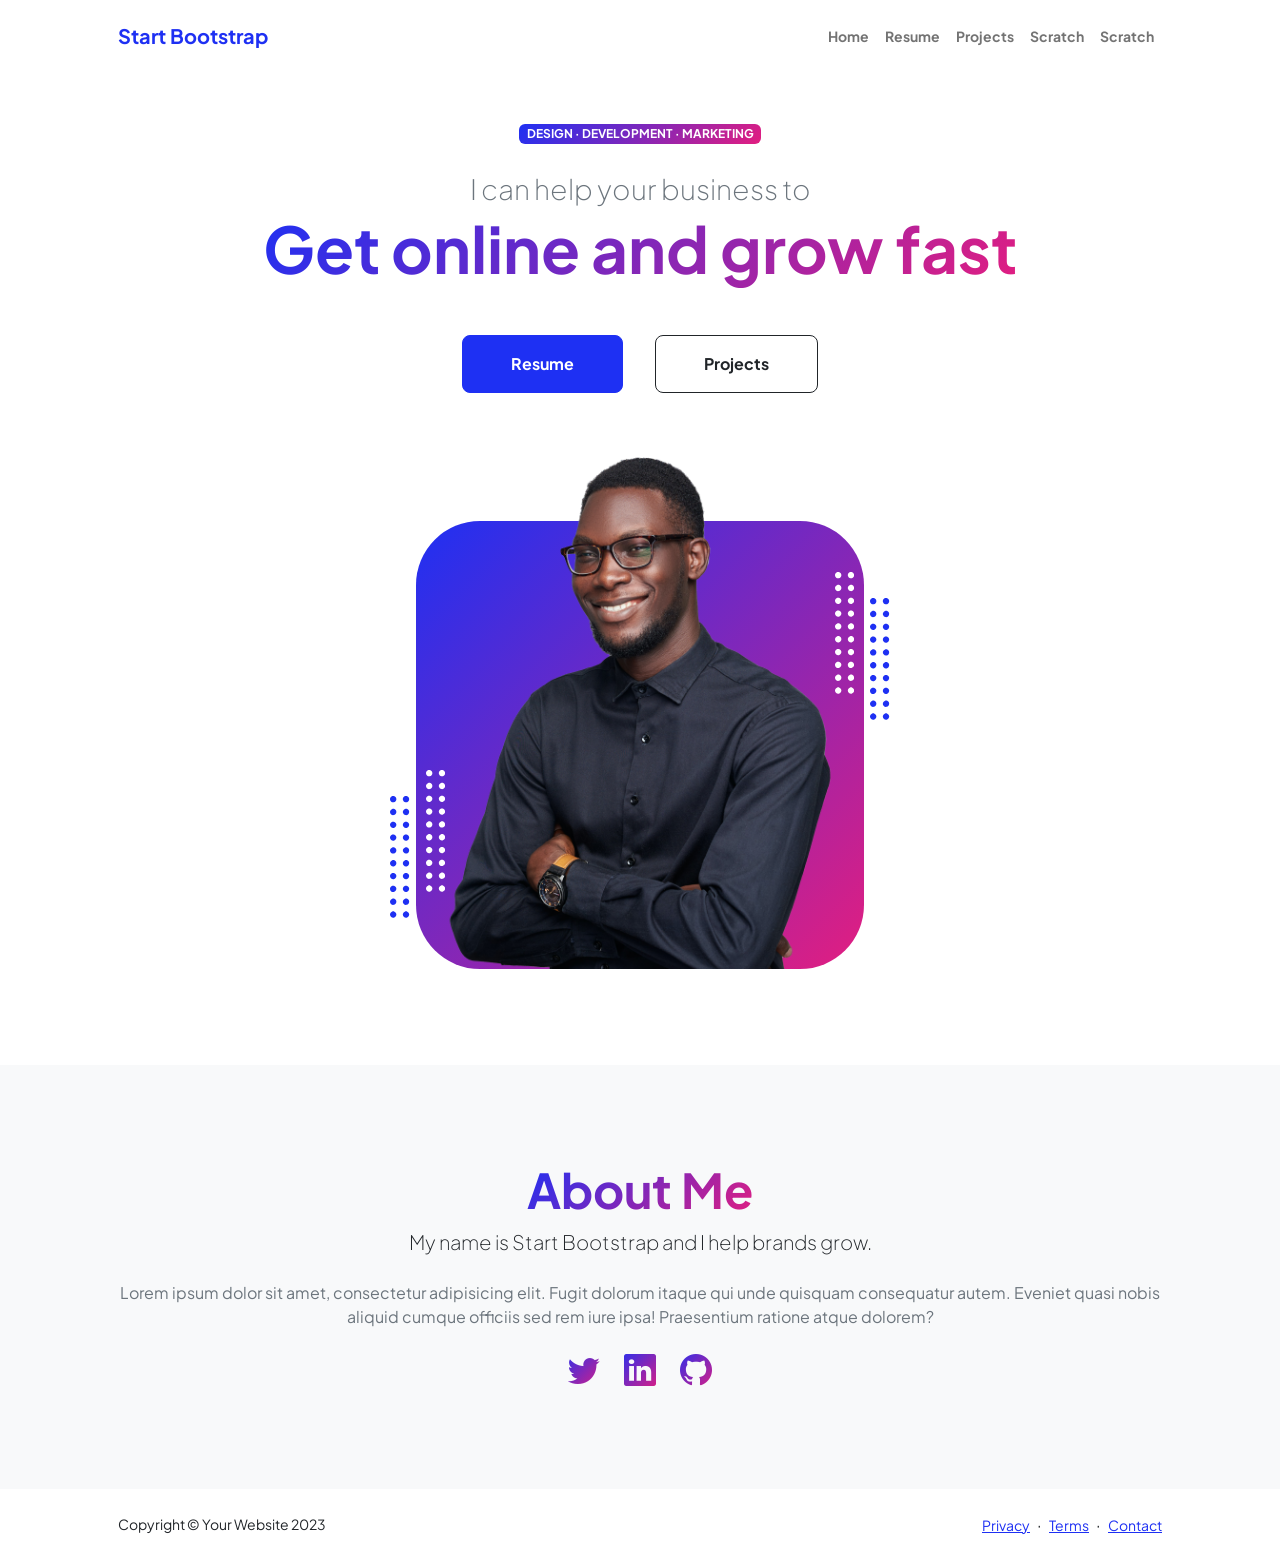
==== index.html @ 66b20de0 "Add files via upload" ====
<!DOCTYPE html>
<html lang="en">
    <head>
        <meta charset="utf-8" />
        <meta name="viewport" content="width=device-width, initial-scale=1, shrink-to-fit=no" />
        <meta name="description" content="" />
        <meta name="author" content="" />
        <title>Personal - Start Bootstrap Theme</title>
        <!-- Favicon-->
        <link rel="icon" type="image/x-icon" href="assets/favicon.ico" />
        <!-- Custom Google font-->
        <link rel="preconnect" href="https://fonts.googleapis.com" />
        <link rel="preconnect" href="https://fonts.gstatic.com" crossorigin />
        <link href="https://fonts.googleapis.com/css2?family=Plus+Jakarta+Sans:wght@100;200;300;400;500;600;700;800;900&amp;display=swap" rel="stylesheet" />
        <!-- Bootstrap icons-->
        <link href="https://cdn.jsdelivr.net/npm/bootstrap-icons@1.8.1/font/bootstrap-icons.css" rel="stylesheet" />
        <!-- Core theme CSS (includes Bootstrap)-->
        <link href="css/styles.css" rel="stylesheet" />
    </head>
    <body class="d-flex flex-column h-100">
        <main class="flex-shrink-0">
            <!-- Navigation-->
            <nav class="navbar navbar-expand-lg navbar-light bg-white py-3">
                <div class="container px-5">
                    <a class="navbar-brand" href="index.html"><span class="fw-bolder text-primary">Start Bootstrap</span></a>
                    <button class="navbar-toggler" type="button" data-bs-toggle="collapse" data-bs-target="#navbarSupportedContent" aria-controls="navbarSupportedContent" aria-expanded="false" aria-label="Toggle navigation"><span class="navbar-toggler-icon"></span></button>
                    <div class="collapse navbar-collapse" id="navbarSupportedContent">
                        <ul class="navbar-nav ms-auto mb-2 mb-lg-0 small fw-bolder">
                            <li class="nav-item"><a class="nav-link" href="index.html">Home</a></li>
                            <li class="nav-item"><a class="nav-link" href="resume.html">Resume</a></li>
                            <li class="nav-item"><a class="nav-link" href="projects.html">Projects</a></li>
                            <li class="nav-item"><a class="nav-link" href="scratch.html">Scratch</a></li>
                            <li class="nav-item"><a class="nav-link" href="scratch.html">Scratch</a></li>

                        </ul>
                    </div>
                </div>
            </nav>
            <!-- Header-->
            <header class="py-5">
                <div class="container px-5 pb-5">
                    <div class="row gx-5 align-items-center">
                        <div class="col-xxl-5">
                            <!-- Header text content-->
                            <div class="text-center text-xxl-start">
                                <div class="badge bg-gradient-primary-to-secondary text-white mb-4"><div class="text-uppercase">Design &middot; Development &middot; Marketing</div></div>
                                <div class="fs-3 fw-light text-muted">I can help your business to</div>
                                <h1 class="display-3 fw-bolder mb-5"><span class="text-gradient d-inline">Get online and grow fast</span></h1>
                                <div class="d-grid gap-3 d-sm-flex justify-content-sm-center justify-content-xxl-start mb-3">
                                    <a class="btn btn-primary btn-lg px-5 py-3 me-sm-3 fs-6 fw-bolder" href="resume.html">Resume</a>
                                    <a class="btn btn-outline-dark btn-lg px-5 py-3 fs-6 fw-bolder" href="projects.html">Projects</a>
                                </div>
                            </div>
                        </div>
                        <div class="col-xxl-7">
                            <!-- Header profile picture-->
                            <div class="d-flex justify-content-center mt-5 mt-xxl-0">
                                <div class="profile bg-gradient-primary-to-secondary">
                                    <!-- TIP: For best results, use a photo with a transparent background like the demo example below-->
                                    <!-- Watch a tutorial on how to do this on YouTube (link)-->
                                    <img class="profile-img" src="assets/profile.png" alt="..." />
                                    <div class="dots-1">
                                        <!-- SVG Dots-->
                                        <svg version="1.1" xmlns="http://www.w3.org/2000/svg" xmlns:xlink="http://www.w3.org/1999/xlink" x="0px" y="0px" viewBox="0 0 191.6 1215.4" style="enable-background: new 0 0 191.6 1215.4" xml:space="preserve">
                                            <g transform="translate(0.000000,1280.000000) scale(0.100000,-0.100000)">
                                                <path d="M227.7,12788.6c-105-35-200-141-222-248c-43-206,163-412,369-369c155,32,275,190,260,339c-11,105-90,213-190,262        C383.7,12801.6,289.7,12808.6,227.7,12788.6z"></path>
                                                <path d="M1507.7,12788.6c-151-50-253-216-222-362c25-119,136-230,254-255c194-41,395,142,375,339c-11,105-90,213-190,262        C1663.7,12801.6,1569.7,12808.6,1507.7,12788.6z"></path>
                                                <path d="M227.7,11508.6c-105-35-200-141-222-248c-43-206,163-412,369-369c155,32,275,190,260,339c-11,105-90,213-190,262        C383.7,11521.6,289.7,11528.6,227.7,11508.6z"></path>
                                                <path d="M1507.7,11508.6c-151-50-253-216-222-362c25-119,136-230,254-255c194-41,395,142,375,339c-11,105-90,213-190,262        C1663.7,11521.6,1569.7,11528.6,1507.7,11508.6z"></path>
                                                <path d="M227.7,10228.6c-105-35-200-141-222-248c-43-206,163-412,369-369c155,32,275,190,260,339c-11,105-90,213-190,262        C383.7,10241.6,289.7,10248.6,227.7,10228.6z"></path>
                                                <path d="M1507.7,10228.6c-105-35-200-141-222-248c-43-206,163-412,369-369c155,32,275,190,260,339c-11,105-90,213-190,262        C1663.7,10241.6,1569.7,10248.6,1507.7,10228.6z"></path>
                                                <path d="M227.7,8948.6c-105-35-200-141-222-248c-43-206,163-412,369-369c155,32,275,190,260,339c-11,105-90,213-190,262        C383.7,8961.6,289.7,8968.6,227.7,8948.6z"></path>
                                                <path d="M1507.7,8948.6c-105-35-200-141-222-248c-43-206,163-412,369-369c155,32,275,190,260,339c-11,105-90,213-190,262        C1663.7,8961.6,1569.7,8968.6,1507.7,8948.6z"></path>
                                                <path d="M227.7,7668.6c-105-35-200-141-222-248c-43-206,163-412,369-369c155,32,275,190,260,339c-11,105-90,213-190,262        C383.7,7681.6,289.7,7688.6,227.7,7668.6z"></path>
                                                <path d="M1507.7,7668.6c-105-35-200-141-222-248c-43-206,163-412,369-369c155,32,275,190,260,339c-11,105-90,213-190,262        C1663.7,7681.6,1569.7,7688.6,1507.7,7668.6z"></path>
                                                <path d="M227.7,6388.6c-105-35-200-141-222-248c-43-206,163-412,369-369c155,32,275,190,260,339c-11,105-90,213-190,262        C383.7,6401.6,289.7,6408.6,227.7,6388.6z"></path>
                                                <path d="M1507.7,6388.6c-105-35-200-141-222-248c-43-206,163-412,369-369c155,32,275,190,260,339c-11,105-90,213-190,262        C1663.7,6401.6,1569.7,6408.6,1507.7,6388.6z"></path>
                                                <path d="M227.7,5108.6c-105-35-200-141-222-248c-43-206,163-412,369-369c155,32,275,190,260,339c-11,105-90,213-190,262        C383.7,5121.6,289.7,5128.6,227.7,5108.6z"></path>
                                                <path d="M1507.7,5108.6c-105-35-200-141-222-248c-43-206,163-412,369-369c155,32,275,190,260,339c-11,105-90,213-190,262        C1663.7,5121.6,1569.7,5128.6,1507.7,5108.6z"></path>
                                                <path d="M227.7,3828.6c-105-35-200-141-222-248c-43-206,163-412,369-369c155,32,275,190,260,339c-11,105-90,213-190,262        C383.7,3841.6,289.7,3848.6,227.7,3828.6z"></path>
                                                <path d="M1507.7,3828.6c-105-35-200-141-222-248c-43-206,163-412,369-369c155,32,275,190,260,339c-11,105-90,213-190,262        C1663.7,3841.6,1569.7,3848.6,1507.7,3828.6z"></path>
                                                <path d="M227.7,2548.6c-105-35-200-141-222-248c-43-206,163-412,369-369c155,32,275,190,260,339c-11,105-90,213-190,262        C383.7,2561.6,289.7,2568.6,227.7,2548.6z"></path>
                                                <path d="M1507.7,2548.6c-105-35-200-141-222-248c-43-206,163-412,369-369c155,32,275,190,260,339c-11,105-90,213-190,262        C1663.7,2561.6,1569.7,2568.6,1507.7,2548.6z"></path>
                                                <path d="M227.7,1268.6c-105-35-200-141-222-248c-43-206,163-412,369-369c155,32,275,190,260,339c-11,105-90,213-190,262        C383.7,1281.6,289.7,1288.6,227.7,1268.6z"></path>
                                                <path d="M1507.7,1268.6c-105-35-200-141-222-248c-43-206,163-412,369-369c155,32,275,190,260,339c-11,105-90,213-190,262        C1663.7,1281.6,1569.7,1288.6,1507.7,1268.6z"></path>
                                            </g>
                                        </svg>
                                        <!-- END of SVG dots-->
                                    </div>
                                    <div class="dots-2">
                                        <!-- SVG Dots-->
                                        <svg version="1.1" xmlns="http://www.w3.org/2000/svg" xmlns:xlink="http://www.w3.org/1999/xlink" x="0px" y="0px" viewBox="0 0 191.6 1215.4" style="enable-background: new 0 0 191.6 1215.4" xml:space="preserve">
                                            <g transform="translate(0.000000,1280.000000) scale(0.100000,-0.100000)">
                                                <path d="M227.7,12788.6c-105-35-200-141-222-248c-43-206,163-412,369-369c155,32,275,190,260,339c-11,105-90,213-190,262        C383.7,12801.6,289.7,12808.6,227.7,12788.6z"></path>
                                                <path d="M1507.7,12788.6c-151-50-253-216-222-362c25-119,136-230,254-255c194-41,395,142,375,339c-11,105-90,213-190,262        C1663.7,12801.6,1569.7,12808.6,1507.7,12788.6z"></path>
                                                <path d="M227.7,11508.6c-105-35-200-141-222-248c-43-206,163-412,369-369c155,32,275,190,260,339c-11,105-90,213-190,262        C383.7,11521.6,289.7,11528.6,227.7,11508.6z"></path>
                                                <path d="M1507.7,11508.6c-151-50-253-216-222-362c25-119,136-230,254-255c194-41,395,142,375,339c-11,105-90,213-190,262        C1663.7,11521.6,1569.7,11528.6,1507.7,11508.6z"></path>
                                                <path d="M227.7,10228.6c-105-35-200-141-222-248c-43-206,163-412,369-369c155,32,275,190,260,339c-11,105-90,213-190,262        C383.7,10241.6,289.7,10248.6,227.7,10228.6z"></path>
                                                <path d="M1507.7,10228.6c-105-35-200-141-222-248c-43-206,163-412,369-369c155,32,275,190,260,339c-11,105-90,213-190,262        C1663.7,10241.6,1569.7,10248.6,1507.7,10228.6z"></path>
                                                <path d="M227.7,8948.6c-105-35-200-141-222-248c-43-206,163-412,369-369c155,32,275,190,260,339c-11,105-90,213-190,262        C383.7,8961.6,289.7,8968.6,227.7,8948.6z"></path>
                                                <path d="M1507.7,8948.6c-105-35-200-141-222-248c-43-206,163-412,369-369c155,32,275,190,260,339c-11,105-90,213-190,262        C1663.7,8961.6,1569.7,8968.6,1507.7,8948.6z"></path>
                                                <path d="M227.7,7668.6c-105-35-200-141-222-248c-43-206,163-412,369-369c155,32,275,190,260,339c-11,105-90,213-190,262        C383.7,7681.6,289.7,7688.6,227.7,7668.6z"></path>
                                                <path d="M1507.7,7668.6c-105-35-200-141-222-248c-43-206,163-412,369-369c155,32,275,190,260,339c-11,105-90,213-190,262        C1663.7,7681.6,1569.7,7688.6,1507.7,7668.6z"></path>
                                                <path d="M227.7,6388.6c-105-35-200-141-222-248c-43-206,163-412,369-369c155,32,275,190,260,339c-11,105-90,213-190,262        C383.7,6401.6,289.7,6408.6,227.7,6388.6z"></path>
                                                <path d="M1507.7,6388.6c-105-35-200-141-222-248c-43-206,163-412,369-369c155,32,275,190,260,339c-11,105-90,213-190,262        C1663.7,6401.6,1569.7,6408.6,1507.7,6388.6z"></path>
                                                <path d="M227.7,5108.6c-105-35-200-141-222-248c-43-206,163-412,369-369c155,32,275,190,260,339c-11,105-90,213-190,262        C383.7,5121.6,289.7,5128.6,227.7,5108.6z"></path>
                                                <path d="M1507.7,5108.6c-105-35-200-141-222-248c-43-206,163-412,369-369c155,32,275,190,260,339c-11,105-90,213-190,262        C1663.7,5121.6,1569.7,5128.6,1507.7,5108.6z"></path>
                                                <path d="M227.7,3828.6c-105-35-200-141-222-248c-43-206,163-412,369-369c155,32,275,190,260,339c-11,105-90,213-190,262        C383.7,3841.6,289.7,3848.6,227.7,3828.6z"></path>
                                                <path d="M1507.7,3828.6c-105-35-200-141-222-248c-43-206,163-412,369-369c155,32,275,190,260,339c-11,105-90,213-190,262        C1663.7,3841.6,1569.7,3848.6,1507.7,3828.6z"></path>
                                                <path d="M227.7,2548.6c-105-35-200-141-222-248c-43-206,163-412,369-369c155,32,275,190,260,339c-11,105-90,213-190,262        C383.7,2561.6,289.7,2568.6,227.7,2548.6z"></path>
                                                <path d="M1507.7,2548.6c-105-35-200-141-222-248c-43-206,163-412,369-369c155,32,275,190,260,339c-11,105-90,213-190,262        C1663.7,2561.6,1569.7,2568.6,1507.7,2548.6z"></path>
                                                <path d="M227.7,1268.6c-105-35-200-141-222-248c-43-206,163-412,369-369c155,32,275,190,260,339c-11,105-90,213-190,262        C383.7,1281.6,289.7,1288.6,227.7,1268.6z"></path>
                                                <path d="M1507.7,1268.6c-105-35-200-141-222-248c-43-206,163-412,369-369c155,32,275,190,260,339c-11,105-90,213-190,262        C1663.7,1281.6,1569.7,1288.6,1507.7,1268.6z"></path>
                                            </g>
                                        </svg>
                                        <!-- END of SVG dots-->
                                    </div>
                                    <div class="dots-3">
                                        <!-- SVG Dots-->
                                        <svg version="1.1" xmlns="http://www.w3.org/2000/svg" xmlns:xlink="http://www.w3.org/1999/xlink" x="0px" y="0px" viewBox="0 0 191.6 1215.4" style="enable-background: new 0 0 191.6 1215.4" xml:space="preserve">
                                            <g transform="translate(0.000000,1280.000000) scale(0.100000,-0.100000)">
                                                <path d="M227.7,12788.6c-105-35-200-141-222-248c-43-206,163-412,369-369c155,32,275,190,260,339c-11,105-90,213-190,262        C383.7,12801.6,289.7,12808.6,227.7,12788.6z"></path>
                                                <path d="M1507.7,12788.6c-151-50-253-216-222-362c25-119,136-230,254-255c194-41,395,142,375,339c-11,105-90,213-190,262        C1663.7,12801.6,1569.7,12808.6,1507.7,12788.6z"></path>
                                                <path d="M227.7,11508.6c-105-35-200-141-222-248c-43-206,163-412,369-369c155,32,275,190,260,339c-11,105-90,213-190,262        C383.7,11521.6,289.7,11528.6,227.7,11508.6z"></path>
                                                <path d="M1507.7,11508.6c-151-50-253-216-222-362c25-119,136-230,254-255c194-41,395,142,375,339c-11,105-90,213-190,262        C1663.7,11521.6,1569.7,11528.6,1507.7,11508.6z"></path>
                                                <path d="M227.7,10228.6c-105-35-200-141-222-248c-43-206,163-412,369-369c155,32,275,190,260,339c-11,105-90,213-190,262        C383.7,10241.6,289.7,10248.6,227.7,10228.6z"></path>
                                                <path d="M1507.7,10228.6c-105-35-200-141-222-248c-43-206,163-412,369-369c155,32,275,190,260,339c-11,105-90,213-190,262        C1663.7,10241.6,1569.7,10248.6,1507.7,10228.6z"></path>
                                                <path d="M227.7,8948.6c-105-35-200-141-222-248c-43-206,163-412,369-369c155,32,275,190,260,339c-11,105-90,213-190,262        C383.7,8961.6,289.7,8968.6,227.7,8948.6z"></path>
                                                <path d="M1507.7,8948.6c-105-35-200-141-222-248c-43-206,163-412,369-369c155,32,275,190,260,339c-11,105-90,213-190,262        C1663.7,8961.6,1569.7,8968.6,1507.7,8948.6z"></path>
                                                <path d="M227.7,7668.6c-105-35-200-141-222-248c-43-206,163-412,369-369c155,32,275,190,260,339c-11,105-90,213-190,262        C383.7,7681.6,289.7,7688.6,227.7,7668.6z"></path>
                                                <path d="M1507.7,7668.6c-105-35-200-141-222-248c-43-206,163-412,369-369c155,32,275,190,260,339c-11,105-90,213-190,262        C1663.7,7681.6,1569.7,7688.6,1507.7,7668.6z"></path>
                                                <path d="M227.7,6388.6c-105-35-200-141-222-248c-43-206,163-412,369-369c155,32,275,190,260,339c-11,105-90,213-190,262        C383.7,6401.6,289.7,6408.6,227.7,6388.6z"></path>
                                                <path d="M1507.7,6388.6c-105-35-200-141-222-248c-43-206,163-412,369-369c155,32,275,190,260,339c-11,105-90,213-190,262        C1663.7,6401.6,1569.7,6408.6,1507.7,6388.6z"></path>
                                                <path d="M227.7,5108.6c-105-35-200-141-222-248c-43-206,163-412,369-369c155,32,275,190,260,339c-11,105-90,213-190,262        C383.7,5121.6,289.7,5128.6,227.7,5108.6z"></path>
                                                <path d="M1507.7,5108.6c-105-35-200-141-222-248c-43-206,163-412,369-369c155,32,275,190,260,339c-11,105-90,213-190,262        C1663.7,5121.6,1569.7,5128.6,1507.7,5108.6z"></path>
                                                <path d="M227.7,3828.6c-105-35-200-141-222-248c-43-206,163-412,369-369c155,32,275,190,260,339c-11,105-90,213-190,262        C383.7,3841.6,289.7,3848.6,227.7,3828.6z"></path>
                                                <path d="M1507.7,3828.6c-105-35-200-141-222-248c-43-206,163-412,369-369c155,32,275,190,260,339c-11,105-90,213-190,262        C1663.7,3841.6,1569.7,3848.6,1507.7,3828.6z"></path>
                                                <path d="M227.7,2548.6c-105-35-200-141-222-248c-43-206,163-412,369-369c155,32,275,190,260,339c-11,105-90,213-190,262        C383.7,2561.6,289.7,2568.6,227.7,2548.6z"></path>
                                                <path d="M1507.7,2548.6c-105-35-200-141-222-248c-43-206,163-412,369-369c155,32,275,190,260,339c-11,105-90,213-190,262        C1663.7,2561.6,1569.7,2568.6,1507.7,2548.6z"></path>
                                                <path d="M227.7,1268.6c-105-35-200-141-222-248c-43-206,163-412,369-369c155,32,275,190,260,339c-11,105-90,213-190,262        C383.7,1281.6,289.7,1288.6,227.7,1268.6z"></path>
                                                <path d="M1507.7,1268.6c-105-35-200-141-222-248c-43-206,163-412,369-369c155,32,275,190,260,339c-11,105-90,213-190,262        C1663.7,1281.6,1569.7,1288.6,1507.7,1268.6z"></path>
                                            </g>
                                        </svg>
                                        <!-- END of SVG dots-->
                                    </div>
                                    <div class="dots-4">
                                        <!-- SVG Dots-->
                                        <svg version="1.1" xmlns="http://www.w3.org/2000/svg" xmlns:xlink="http://www.w3.org/1999/xlink" x="0px" y="0px" viewBox="0 0 191.6 1215.4" style="enable-background: new 0 0 191.6 1215.4" xml:space="preserve">
                                            <g transform="translate(0.000000,1280.000000) scale(0.100000,-0.100000)">
                                                <path d="M227.7,12788.6c-105-35-200-141-222-248c-43-206,163-412,369-369c155,32,275,190,260,339c-11,105-90,213-190,262        C383.7,12801.6,289.7,12808.6,227.7,12788.6z"></path>
                                                <path d="M1507.7,12788.6c-151-50-253-216-222-362c25-119,136-230,254-255c194-41,395,142,375,339c-11,105-90,213-190,262        C1663.7,12801.6,1569.7,12808.6,1507.7,12788.6z"></path>
                                                <path d="M227.7,11508.6c-105-35-200-141-222-248c-43-206,163-412,369-369c155,32,275,190,260,339c-11,105-90,213-190,262        C383.7,11521.6,289.7,11528.6,227.7,11508.6z"></path>
                                                <path d="M1507.7,11508.6c-151-50-253-216-222-362c25-119,136-230,254-255c194-41,395,142,375,339c-11,105-90,213-190,262        C1663.7,11521.6,1569.7,11528.6,1507.7,11508.6z"></path>
                                                <path d="M227.7,10228.6c-105-35-200-141-222-248c-43-206,163-412,369-369c155,32,275,190,260,339c-11,105-90,213-190,262        C383.7,10241.6,289.7,10248.6,227.7,10228.6z"></path>
                                                <path d="M1507.7,10228.6c-105-35-200-141-222-248c-43-206,163-412,369-369c155,32,275,190,260,339c-11,105-90,213-190,262        C1663.7,10241.6,1569.7,10248.6,1507.7,10228.6z"></path>
                                                <path d="M227.7,8948.6c-105-35-200-141-222-248c-43-206,163-412,369-369c155,32,275,190,260,339c-11,105-90,213-190,262        C383.7,8961.6,289.7,8968.6,227.7,8948.6z"></path>
                                                <path d="M1507.7,8948.6c-105-35-200-141-222-248c-43-206,163-412,369-369c155,32,275,190,260,339c-11,105-90,213-190,262        C1663.7,8961.6,1569.7,8968.6,1507.7,8948.6z"></path>
                                                <path d="M227.7,7668.6c-105-35-200-141-222-248c-43-206,163-412,369-369c155,32,275,190,260,339c-11,105-90,213-190,262        C383.7,7681.6,289.7,7688.6,227.7,7668.6z"></path>
                                                <path d="M1507.7,7668.6c-105-35-200-141-222-248c-43-206,163-412,369-369c155,32,275,190,260,339c-11,105-90,213-190,262        C1663.7,7681.6,1569.7,7688.6,1507.7,7668.6z"></path>
                                                <path d="M227.7,6388.6c-105-35-200-141-222-248c-43-206,163-412,369-369c155,32,275,190,260,339c-11,105-90,213-190,262        C383.7,6401.6,289.7,6408.6,227.7,6388.6z"></path>
                                                <path d="M1507.7,6388.6c-105-35-200-141-222-248c-43-206,163-412,369-369c155,32,275,190,260,339c-11,105-90,213-190,262        C1663.7,6401.6,1569.7,6408.6,1507.7,6388.6z"></path>
                                                <path d="M227.7,5108.6c-105-35-200-141-222-248c-43-206,163-412,369-369c155,32,275,190,260,339c-11,105-90,213-190,262        C383.7,5121.6,289.7,5128.6,227.7,5108.6z"></path>
                                                <path d="M1507.7,5108.6c-105-35-200-141-222-248c-43-206,163-412,369-369c155,32,275,190,260,339c-11,105-90,213-190,262        C1663.7,5121.6,1569.7,5128.6,1507.7,5108.6z"></path>
                                                <path d="M227.7,3828.6c-105-35-200-141-222-248c-43-206,163-412,369-369c155,32,275,190,260,339c-11,105-90,213-190,262        C383.7,3841.6,289.7,3848.6,227.7,3828.6z"></path>
                                                <path d="M1507.7,3828.6c-105-35-200-141-222-248c-43-206,163-412,369-369c155,32,275,190,260,339c-11,105-90,213-190,262        C1663.7,3841.6,1569.7,3848.6,1507.7,3828.6z"></path>
                                                <path d="M227.7,2548.6c-105-35-200-141-222-248c-43-206,163-412,369-369c155,32,275,190,260,339c-11,105-90,213-190,262        C383.7,2561.6,289.7,2568.6,227.7,2548.6z"></path>
                                                <path d="M1507.7,2548.6c-105-35-200-141-222-248c-43-206,163-412,369-369c155,32,275,190,260,339c-11,105-90,213-190,262        C1663.7,2561.6,1569.7,2568.6,1507.7,2548.6z"></path>
                                                <path d="M227.7,1268.6c-105-35-200-141-222-248c-43-206,163-412,369-369c155,32,275,190,260,339c-11,105-90,213-190,262        C383.7,1281.6,289.7,1288.6,227.7,1268.6z"></path>
                                                <path d="M1507.7,1268.6c-105-35-200-141-222-248c-43-206,163-412,369-369c155,32,275,190,260,339c-11,105-90,213-190,262        C1663.7,1281.6,1569.7,1288.6,1507.7,1268.6z"></path>
                                            </g>
                                        </svg>
                                        <!-- END of SVG dots-->
                                    </div>
                                </div>
                            </div>
                        </div>
                    </div>
                </div>
            </header>
            <!-- About Section-->
            <section class="bg-light py-5">
                <div class="container px-5">
                    <div class="row gx-5 justify-content-center">
                        <div class="col-xxl-8">
                            <div class="text-center my-5">
                                <h2 class="display-5 fw-bolder"><span class="text-gradient d-inline">About Me</span></h2>
                                <p class="lead fw-light mb-4">My name is Start Bootstrap and I help brands grow.</p>
                                <p class="text-muted">Lorem ipsum dolor sit amet, consectetur adipisicing elit. Fugit dolorum itaque qui unde quisquam consequatur autem. Eveniet quasi nobis aliquid cumque officiis sed rem iure ipsa! Praesentium ratione atque dolorem?</p>
                                <div class="d-flex justify-content-center fs-2 gap-4">
                                    <a class="text-gradient" href="#!"><i class="bi bi-twitter"></i></a>
                                    <a class="text-gradient" href="#!"><i class="bi bi-linkedin"></i></a>
                                    <a class="text-gradient" href="#!"><i class="bi bi-github"></i></a>
                                </div>
                            </div>
                        </div>
                    </div>
                </div>
            </section>
        </main>
        <!-- Footer-->
        <footer class="bg-white py-4 mt-auto">
            <div class="container px-5">
                <div class="row align-items-center justify-content-between flex-column flex-sm-row">
                    <div class="col-auto"><div class="small m-0">Copyright &copy; Your Website 2023</div></div>
                    <div class="col-auto">
                        <a class="small" href="#!">Privacy</a>
                        <span class="mx-1">&middot;</span>
                        <a class="small" href="#!">Terms</a>
                        <span class="mx-1">&middot;</span>
                        <a class="small" href="#!">Contact</a>
                    </div>
                </div>
            </div>
        </footer>
        <!-- Bootstrap core JS-->
        <script src="https://cdn.jsdelivr.net/npm/bootstrap@5.2.3/dist/js/bootstrap.bundle.min.js"></script>
        <!-- Core theme JS-->
        <script src="js/scripts.js"></script>
    </body>
</html>
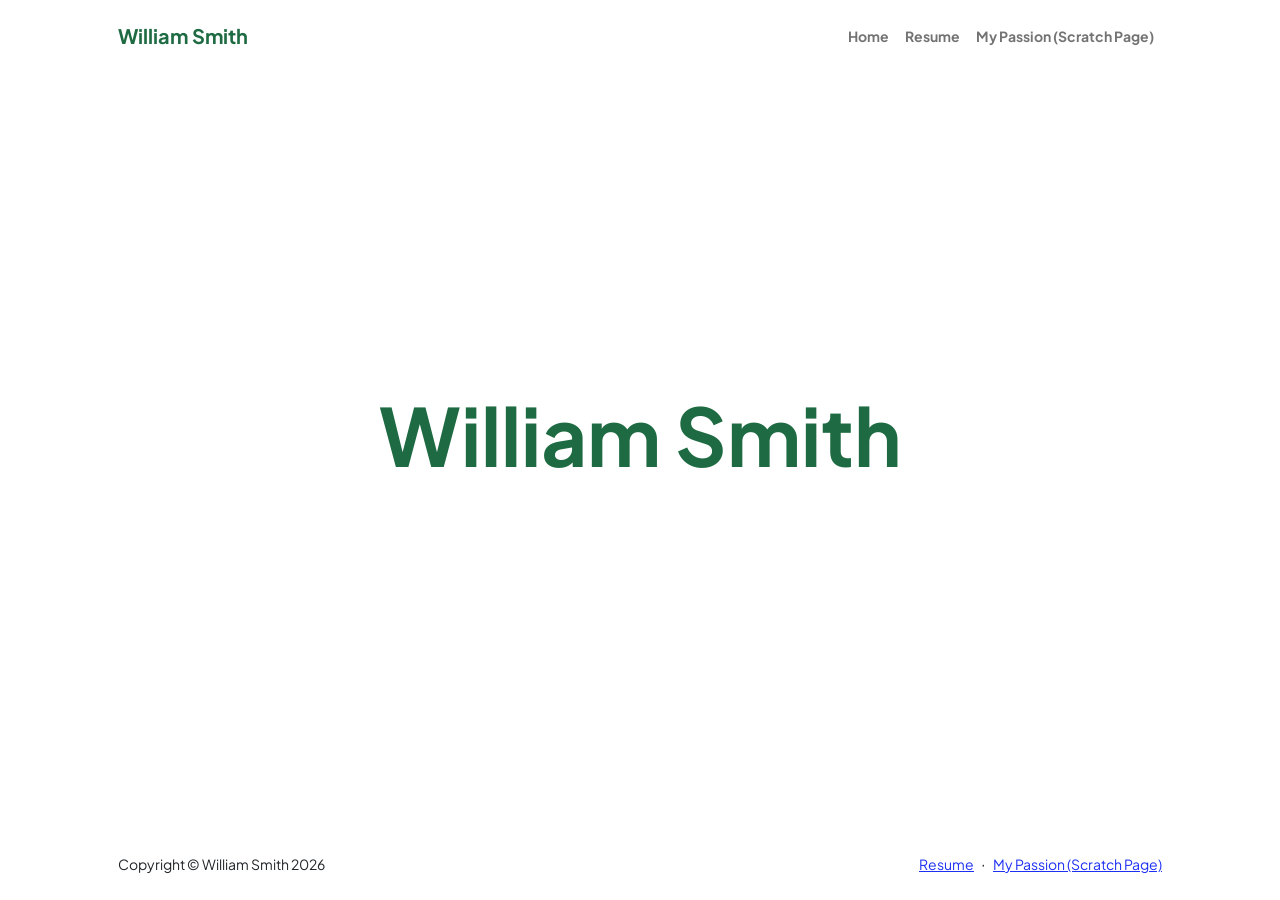
==== commit 063bd914: "Add files via upload" ====
--- a/index.html
+++ b/index.html
@@ -3,218 +3,55 @@
     <head>
         <meta charset="utf-8" />
         <meta name="viewport" content="width=device-width, initial-scale=1, shrink-to-fit=no" />
-        <meta name="description" content="" />
-        <meta name="author" content="" />
-        <title>Personal - Start Bootstrap Theme</title>
-        <!-- Favicon-->
+        <meta name="description" content="William Smith professional homepage." />
+        <meta name="author" content="William Smith" />
+        <title>William Smith | Home</title>
         <link rel="icon" type="image/x-icon" href="assets/favicon.ico" />
-        <!-- Custom Google font-->
         <link rel="preconnect" href="https://fonts.googleapis.com" />
         <link rel="preconnect" href="https://fonts.gstatic.com" crossorigin />
         <link href="https://fonts.googleapis.com/css2?family=Plus+Jakarta+Sans:wght@100;200;300;400;500;600;700;800;900&amp;display=swap" rel="stylesheet" />
-        <!-- Bootstrap icons-->
         <link href="https://cdn.jsdelivr.net/npm/bootstrap-icons@1.8.1/font/bootstrap-icons.css" rel="stylesheet" />
-        <!-- Core theme CSS (includes Bootstrap)-->
         <link href="css/styles.css" rel="stylesheet" />
     </head>
-    <body class="d-flex flex-column h-100">
+    <body class="d-flex flex-column min-vh-100 bg-white">
         <main class="flex-shrink-0">
-            <!-- Navigation-->
             <nav class="navbar navbar-expand-lg navbar-light bg-white py-3">
                 <div class="container px-5">
-                    <a class="navbar-brand" href="index.html"><span class="fw-bolder text-primary">Start Bootstrap</span></a>
+                    <a class="navbar-brand" href="index.html"><span class="fw-bolder" style="color: #1e6b43;">William Smith</span></a>
                     <button class="navbar-toggler" type="button" data-bs-toggle="collapse" data-bs-target="#navbarSupportedContent" aria-controls="navbarSupportedContent" aria-expanded="false" aria-label="Toggle navigation"><span class="navbar-toggler-icon"></span></button>
                     <div class="collapse navbar-collapse" id="navbarSupportedContent">
                         <ul class="navbar-nav ms-auto mb-2 mb-lg-0 small fw-bolder">
                             <li class="nav-item"><a class="nav-link" href="index.html">Home</a></li>
                             <li class="nav-item"><a class="nav-link" href="resume.html">Resume</a></li>
-                            <li class="nav-item"><a class="nav-link" href="projects.html">Projects</a></li>
-                            <li class="nav-item"><a class="nav-link" href="scratch.html">Scratch</a></li>
-                            <li class="nav-item"><a class="nav-link" href="scratch.html">Scratch</a></li>
-
+                            <li class="nav-item"><a class="nav-link" href="scratch.html">My Passion (Scratch Page)</a></li>
                         </ul>
                     </div>
                 </div>
             </nav>
-            <!-- Header-->
-            <header class="py-5">
-                <div class="container px-5 pb-5">
-                    <div class="row gx-5 align-items-center">
-                        <div class="col-xxl-5">
-                            <!-- Header text content-->
-                            <div class="text-center text-xxl-start">
-                                <div class="badge bg-gradient-primary-to-secondary text-white mb-4"><div class="text-uppercase">Design &middot; Development &middot; Marketing</div></div>
-                                <div class="fs-3 fw-light text-muted">I can help your business to</div>
-                                <h1 class="display-3 fw-bolder mb-5"><span class="text-gradient d-inline">Get online and grow fast</span></h1>
-                                <div class="d-grid gap-3 d-sm-flex justify-content-sm-center justify-content-xxl-start mb-3">
-                                    <a class="btn btn-primary btn-lg px-5 py-3 me-sm-3 fs-6 fw-bolder" href="resume.html">Resume</a>
-                                    <a class="btn btn-outline-dark btn-lg px-5 py-3 fs-6 fw-bolder" href="projects.html">Projects</a>
-                                </div>
-                            </div>
-                        </div>
-                        <div class="col-xxl-7">
-                            <!-- Header profile picture-->
-                            <div class="d-flex justify-content-center mt-5 mt-xxl-0">
-                                <div class="profile bg-gradient-primary-to-secondary">
-                                    <!-- TIP: For best results, use a photo with a transparent background like the demo example below-->
-                                    <!-- Watch a tutorial on how to do this on YouTube (link)-->
-                                    <img class="profile-img" src="assets/profile.png" alt="..." />
-                                    <div class="dots-1">
-                                        <!-- SVG Dots-->
-                                        <svg version="1.1" xmlns="http://www.w3.org/2000/svg" xmlns:xlink="http://www.w3.org/1999/xlink" x="0px" y="0px" viewBox="0 0 191.6 1215.4" style="enable-background: new 0 0 191.6 1215.4" xml:space="preserve">
-                                            <g transform="translate(0.000000,1280.000000) scale(0.100000,-0.100000)">
-                                                <path d="M227.7,12788.6c-105-35-200-141-222-248c-43-206,163-412,369-369c155,32,275,190,260,339c-11,105-90,213-190,262        C383.7,12801.6,289.7,12808.6,227.7,12788.6z"></path>
-                                                <path d="M1507.7,12788.6c-151-50-253-216-222-362c25-119,136-230,254-255c194-41,395,142,375,339c-11,105-90,213-190,262        C1663.7,12801.6,1569.7,12808.6,1507.7,12788.6z"></path>
-                                                <path d="M227.7,11508.6c-105-35-200-141-222-248c-43-206,163-412,369-369c155,32,275,190,260,339c-11,105-90,213-190,262        C383.7,11521.6,289.7,11528.6,227.7,11508.6z"></path>
-                                                <path d="M1507.7,11508.6c-151-50-253-216-222-362c25-119,136-230,254-255c194-41,395,142,375,339c-11,105-90,213-190,262        C1663.7,11521.6,1569.7,11528.6,1507.7,11508.6z"></path>
-                                                <path d="M227.7,10228.6c-105-35-200-141-222-248c-43-206,163-412,369-369c155,32,275,190,260,339c-11,105-90,213-190,262        C383.7,10241.6,289.7,10248.6,227.7,10228.6z"></path>
-                                                <path d="M1507.7,10228.6c-105-35-200-141-222-248c-43-206,163-412,369-369c155,32,275,190,260,339c-11,105-90,213-190,262        C1663.7,10241.6,1569.7,10248.6,1507.7,10228.6z"></path>
-                                                <path d="M227.7,8948.6c-105-35-200-141-222-248c-43-206,163-412,369-369c155,32,275,190,260,339c-11,105-90,213-190,262        C383.7,8961.6,289.7,8968.6,227.7,8948.6z"></path>
-                                                <path d="M1507.7,8948.6c-105-35-200-141-222-248c-43-206,163-412,369-369c155,32,275,190,260,339c-11,105-90,213-190,262        C1663.7,8961.6,1569.7,8968.6,1507.7,8948.6z"></path>
-                                                <path d="M227.7,7668.6c-105-35-200-141-222-248c-43-206,163-412,369-369c155,32,275,190,260,339c-11,105-90,213-190,262        C383.7,7681.6,289.7,7688.6,227.7,7668.6z"></path>
-                                                <path d="M1507.7,7668.6c-105-35-200-141-222-248c-43-206,163-412,369-369c155,32,275,190,260,339c-11,105-90,213-190,262        C1663.7,7681.6,1569.7,7688.6,1507.7,7668.6z"></path>
-                                                <path d="M227.7,6388.6c-105-35-200-141-222-248c-43-206,163-412,369-369c155,32,275,190,260,339c-11,105-90,213-190,262        C383.7,6401.6,289.7,6408.6,227.7,6388.6z"></path>
-                                                <path d="M1507.7,6388.6c-105-35-200-141-222-248c-43-206,163-412,369-369c155,32,275,190,260,339c-11,105-90,213-190,262        C1663.7,6401.6,1569.7,6408.6,1507.7,6388.6z"></path>
-                                                <path d="M227.7,5108.6c-105-35-200-141-222-248c-43-206,163-412,369-369c155,32,275,190,260,339c-11,105-90,213-190,262        C383.7,5121.6,289.7,5128.6,227.7,5108.6z"></path>
-                                                <path d="M1507.7,5108.6c-105-35-200-141-222-248c-43-206,163-412,369-369c155,32,275,190,260,339c-11,105-90,213-190,262        C1663.7,5121.6,1569.7,5128.6,1507.7,5108.6z"></path>
-                                                <path d="M227.7,3828.6c-105-35-200-141-222-248c-43-206,163-412,369-369c155,32,275,190,260,339c-11,105-90,213-190,262        C383.7,3841.6,289.7,3848.6,227.7,3828.6z"></path>
-                                                <path d="M1507.7,3828.6c-105-35-200-141-222-248c-43-206,163-412,369-369c155,32,275,190,260,339c-11,105-90,213-190,262        C1663.7,3841.6,1569.7,3848.6,1507.7,3828.6z"></path>
-                                                <path d="M227.7,2548.6c-105-35-200-141-222-248c-43-206,163-412,369-369c155,32,275,190,260,339c-11,105-90,213-190,262        C383.7,2561.6,289.7,2568.6,227.7,2548.6z"></path>
-                                                <path d="M1507.7,2548.6c-105-35-200-141-222-248c-43-206,163-412,369-369c155,32,275,190,260,339c-11,105-90,213-190,262        C1663.7,2561.6,1569.7,2568.6,1507.7,2548.6z"></path>
-                                                <path d="M227.7,1268.6c-105-35-200-141-222-248c-43-206,163-412,369-369c155,32,275,190,260,339c-11,105-90,213-190,262        C383.7,1281.6,289.7,1288.6,227.7,1268.6z"></path>
-                                                <path d="M1507.7,1268.6c-105-35-200-141-222-248c-43-206,163-412,369-369c155,32,275,190,260,339c-11,105-90,213-190,262        C1663.7,1281.6,1569.7,1288.6,1507.7,1268.6z"></path>
-                                            </g>
-                                        </svg>
-                                        <!-- END of SVG dots-->
-                                    </div>
-                                    <div class="dots-2">
-                                        <!-- SVG Dots-->
-                                        <svg version="1.1" xmlns="http://www.w3.org/2000/svg" xmlns:xlink="http://www.w3.org/1999/xlink" x="0px" y="0px" viewBox="0 0 191.6 1215.4" style="enable-background: new 0 0 191.6 1215.4" xml:space="preserve">
-                                            <g transform="translate(0.000000,1280.000000) scale(0.100000,-0.100000)">
-                                                <path d="M227.7,12788.6c-105-35-200-141-222-248c-43-206,163-412,369-369c155,32,275,190,260,339c-11,105-90,213-190,262        C383.7,12801.6,289.7,12808.6,227.7,12788.6z"></path>
-                                                <path d="M1507.7,12788.6c-151-50-253-216-222-362c25-119,136-230,254-255c194-41,395,142,375,339c-11,105-90,213-190,262        C1663.7,12801.6,1569.7,12808.6,1507.7,12788.6z"></path>
-                                                <path d="M227.7,11508.6c-105-35-200-141-222-248c-43-206,163-412,369-369c155,32,275,190,260,339c-11,105-90,213-190,262        C383.7,11521.6,289.7,11528.6,227.7,11508.6z"></path>
-                                                <path d="M1507.7,11508.6c-151-50-253-216-222-362c25-119,136-230,254-255c194-41,395,142,375,339c-11,105-90,213-190,262        C1663.7,11521.6,1569.7,11528.6,1507.7,11508.6z"></path>
-                                                <path d="M227.7,10228.6c-105-35-200-141-222-248c-43-206,163-412,369-369c155,32,275,190,260,339c-11,105-90,213-190,262        C383.7,10241.6,289.7,10248.6,227.7,10228.6z"></path>
-                                                <path d="M1507.7,10228.6c-105-35-200-141-222-248c-43-206,163-412,369-369c155,32,275,190,260,339c-11,105-90,213-190,262        C1663.7,10241.6,1569.7,10248.6,1507.7,10228.6z"></path>
-                                                <path d="M227.7,8948.6c-105-35-200-141-222-248c-43-206,163-412,369-369c155,32,275,190,260,339c-11,105-90,213-190,262        C383.7,8961.6,289.7,8968.6,227.7,8948.6z"></path>
-                                                <path d="M1507.7,8948.6c-105-35-200-141-222-248c-43-206,163-412,369-369c155,32,275,190,260,339c-11,105-90,213-190,262        C1663.7,8961.6,1569.7,8968.6,1507.7,8948.6z"></path>
-                                                <path d="M227.7,7668.6c-105-35-200-141-222-248c-43-206,163-412,369-369c155,32,275,190,260,339c-11,105-90,213-190,262        C383.7,7681.6,289.7,7688.6,227.7,7668.6z"></path>
-                                                <path d="M1507.7,7668.6c-105-35-200-141-222-248c-43-206,163-412,369-369c155,32,275,190,260,339c-11,105-90,213-190,262        C1663.7,7681.6,1569.7,7688.6,1507.7,7668.6z"></path>
-                                                <path d="M227.7,6388.6c-105-35-200-141-222-248c-43-206,163-412,369-369c155,32,275,190,260,339c-11,105-90,213-190,262        C383.7,6401.6,289.7,6408.6,227.7,6388.6z"></path>
-                                                <path d="M1507.7,6388.6c-105-35-200-141-222-248c-43-206,163-412,369-369c155,32,275,190,260,339c-11,105-90,213-190,262        C1663.7,6401.6,1569.7,6408.6,1507.7,6388.6z"></path>
-                                                <path d="M227.7,5108.6c-105-35-200-141-222-248c-43-206,163-412,369-369c155,32,275,190,260,339c-11,105-90,213-190,262        C383.7,5121.6,289.7,5128.6,227.7,5108.6z"></path>
-                                                <path d="M1507.7,5108.6c-105-35-200-141-222-248c-43-206,163-412,369-369c155,32,275,190,260,339c-11,105-90,213-190,262        C1663.7,5121.6,1569.7,5128.6,1507.7,5108.6z"></path>
-                                                <path d="M227.7,3828.6c-105-35-200-141-222-248c-43-206,163-412,369-369c155,32,275,190,260,339c-11,105-90,213-190,262        C383.7,3841.6,289.7,3848.6,227.7,3828.6z"></path>
-                                                <path d="M1507.7,3828.6c-105-35-200-141-222-248c-43-206,163-412,369-369c155,32,275,190,260,339c-11,105-90,213-190,262        C1663.7,3841.6,1569.7,3848.6,1507.7,3828.6z"></path>
-                                                <path d="M227.7,2548.6c-105-35-200-141-222-248c-43-206,163-412,369-369c155,32,275,190,260,339c-11,105-90,213-190,262        C383.7,2561.6,289.7,2568.6,227.7,2548.6z"></path>
-                                                <path d="M1507.7,2548.6c-105-35-200-141-222-248c-43-206,163-412,369-369c155,32,275,190,260,339c-11,105-90,213-190,262        C1663.7,2561.6,1569.7,2568.6,1507.7,2548.6z"></path>
-                                                <path d="M227.7,1268.6c-105-35-200-141-222-248c-43-206,163-412,369-369c155,32,275,190,260,339c-11,105-90,213-190,262        C383.7,1281.6,289.7,1288.6,227.7,1268.6z"></path>
-                                                <path d="M1507.7,1268.6c-105-35-200-141-222-248c-43-206,163-412,369-369c155,32,275,190,260,339c-11,105-90,213-190,262        C1663.7,1281.6,1569.7,1288.6,1507.7,1268.6z"></path>
-                                            </g>
-                                        </svg>
-                                        <!-- END of SVG dots-->
-                                    </div>
-                                    <div class="dots-3">
-                                        <!-- SVG Dots-->
-                                        <svg version="1.1" xmlns="http://www.w3.org/2000/svg" xmlns:xlink="http://www.w3.org/1999/xlink" x="0px" y="0px" viewBox="0 0 191.6 1215.4" style="enable-background: new 0 0 191.6 1215.4" xml:space="preserve">
-                                            <g transform="translate(0.000000,1280.000000) scale(0.100000,-0.100000)">
-                                                <path d="M227.7,12788.6c-105-35-200-141-222-248c-43-206,163-412,369-369c155,32,275,190,260,339c-11,105-90,213-190,262        C383.7,12801.6,289.7,12808.6,227.7,12788.6z"></path>
-                                                <path d="M1507.7,12788.6c-151-50-253-216-222-362c25-119,136-230,254-255c194-41,395,142,375,339c-11,105-90,213-190,262        C1663.7,12801.6,1569.7,12808.6,1507.7,12788.6z"></path>
-                                                <path d="M227.7,11508.6c-105-35-200-141-222-248c-43-206,163-412,369-369c155,32,275,190,260,339c-11,105-90,213-190,262        C383.7,11521.6,289.7,11528.6,227.7,11508.6z"></path>
-                                                <path d="M1507.7,11508.6c-151-50-253-216-222-362c25-119,136-230,254-255c194-41,395,142,375,339c-11,105-90,213-190,262        C1663.7,11521.6,1569.7,11528.6,1507.7,11508.6z"></path>
-                                                <path d="M227.7,10228.6c-105-35-200-141-222-248c-43-206,163-412,369-369c155,32,275,190,260,339c-11,105-90,213-190,262        C383.7,10241.6,289.7,10248.6,227.7,10228.6z"></path>
-                                                <path d="M1507.7,10228.6c-105-35-200-141-222-248c-43-206,163-412,369-369c155,32,275,190,260,339c-11,105-90,213-190,262        C1663.7,10241.6,1569.7,10248.6,1507.7,10228.6z"></path>
-                                                <path d="M227.7,8948.6c-105-35-200-141-222-248c-43-206,163-412,369-369c155,32,275,190,260,339c-11,105-90,213-190,262        C383.7,8961.6,289.7,8968.6,227.7,8948.6z"></path>
-                                                <path d="M1507.7,8948.6c-105-35-200-141-222-248c-43-206,163-412,369-369c155,32,275,190,260,339c-11,105-90,213-190,262        C1663.7,8961.6,1569.7,8968.6,1507.7,8948.6z"></path>
-                                                <path d="M227.7,7668.6c-105-35-200-141-222-248c-43-206,163-412,369-369c155,32,275,190,260,339c-11,105-90,213-190,262        C383.7,7681.6,289.7,7688.6,227.7,7668.6z"></path>
-                                                <path d="M1507.7,7668.6c-105-35-200-141-222-248c-43-206,163-412,369-369c155,32,275,190,260,339c-11,105-90,213-190,262        C1663.7,7681.6,1569.7,7688.6,1507.7,7668.6z"></path>
-                                                <path d="M227.7,6388.6c-105-35-200-141-222-248c-43-206,163-412,369-369c155,32,275,190,260,339c-11,105-90,213-190,262        C383.7,6401.6,289.7,6408.6,227.7,6388.6z"></path>
-                                                <path d="M1507.7,6388.6c-105-35-200-141-222-248c-43-206,163-412,369-369c155,32,275,190,260,339c-11,105-90,213-190,262        C1663.7,6401.6,1569.7,6408.6,1507.7,6388.6z"></path>
-                                                <path d="M227.7,5108.6c-105-35-200-141-222-248c-43-206,163-412,369-369c155,32,275,190,260,339c-11,105-90,213-190,262        C383.7,5121.6,289.7,5128.6,227.7,5108.6z"></path>
-                                                <path d="M1507.7,5108.6c-105-35-200-141-222-248c-43-206,163-412,369-369c155,32,275,190,260,339c-11,105-90,213-190,262        C1663.7,5121.6,1569.7,5128.6,1507.7,5108.6z"></path>
-                                                <path d="M227.7,3828.6c-105-35-200-141-222-248c-43-206,163-412,369-369c155,32,275,190,260,339c-11,105-90,213-190,262        C383.7,3841.6,289.7,3848.6,227.7,3828.6z"></path>
-                                                <path d="M1507.7,3828.6c-105-35-200-141-222-248c-43-206,163-412,369-369c155,32,275,190,260,339c-11,105-90,213-190,262        C1663.7,3841.6,1569.7,3848.6,1507.7,3828.6z"></path>
-                                                <path d="M227.7,2548.6c-105-35-200-141-222-248c-43-206,163-412,369-369c155,32,275,190,260,339c-11,105-90,213-190,262        C383.7,2561.6,289.7,2568.6,227.7,2548.6z"></path>
-                                                <path d="M1507.7,2548.6c-105-35-200-141-222-248c-43-206,163-412,369-369c155,32,275,190,260,339c-11,105-90,213-190,262        C1663.7,2561.6,1569.7,2568.6,1507.7,2548.6z"></path>
-                                                <path d="M227.7,1268.6c-105-35-200-141-222-248c-43-206,163-412,369-369c155,32,275,190,260,339c-11,105-90,213-190,262        C383.7,1281.6,289.7,1288.6,227.7,1268.6z"></path>
-                                                <path d="M1507.7,1268.6c-105-35-200-141-222-248c-43-206,163-412,369-369c155,32,275,190,260,339c-11,105-90,213-190,262        C1663.7,1281.6,1569.7,1288.6,1507.7,1268.6z"></path>
-                                            </g>
-                                        </svg>
-                                        <!-- END of SVG dots-->
-                                    </div>
-                                    <div class="dots-4">
-                                        <!-- SVG Dots-->
-                                        <svg version="1.1" xmlns="http://www.w3.org/2000/svg" xmlns:xlink="http://www.w3.org/1999/xlink" x="0px" y="0px" viewBox="0 0 191.6 1215.4" style="enable-background: new 0 0 191.6 1215.4" xml:space="preserve">
-                                            <g transform="translate(0.000000,1280.000000) scale(0.100000,-0.100000)">
-                                                <path d="M227.7,12788.6c-105-35-200-141-222-248c-43-206,163-412,369-369c155,32,275,190,260,339c-11,105-90,213-190,262        C383.7,12801.6,289.7,12808.6,227.7,12788.6z"></path>
-                                                <path d="M1507.7,12788.6c-151-50-253-216-222-362c25-119,136-230,254-255c194-41,395,142,375,339c-11,105-90,213-190,262        C1663.7,12801.6,1569.7,12808.6,1507.7,12788.6z"></path>
-                                                <path d="M227.7,11508.6c-105-35-200-141-222-248c-43-206,163-412,369-369c155,32,275,190,260,339c-11,105-90,213-190,262        C383.7,11521.6,289.7,11528.6,227.7,11508.6z"></path>
-                                                <path d="M1507.7,11508.6c-151-50-253-216-222-362c25-119,136-230,254-255c194-41,395,142,375,339c-11,105-90,213-190,262        C1663.7,11521.6,1569.7,11528.6,1507.7,11508.6z"></path>
-                                                <path d="M227.7,10228.6c-105-35-200-141-222-248c-43-206,163-412,369-369c155,32,275,190,260,339c-11,105-90,213-190,262        C383.7,10241.6,289.7,10248.6,227.7,10228.6z"></path>
-                                                <path d="M1507.7,10228.6c-105-35-200-141-222-248c-43-206,163-412,369-369c155,32,275,190,260,339c-11,105-90,213-190,262        C1663.7,10241.6,1569.7,10248.6,1507.7,10228.6z"></path>
-                                                <path d="M227.7,8948.6c-105-35-200-141-222-248c-43-206,163-412,369-369c155,32,275,190,260,339c-11,105-90,213-190,262        C383.7,8961.6,289.7,8968.6,227.7,8948.6z"></path>
-                                                <path d="M1507.7,8948.6c-105-35-200-141-222-248c-43-206,163-412,369-369c155,32,275,190,260,339c-11,105-90,213-190,262        C1663.7,8961.6,1569.7,8968.6,1507.7,8948.6z"></path>
-                                                <path d="M227.7,7668.6c-105-35-200-141-222-248c-43-206,163-412,369-369c155,32,275,190,260,339c-11,105-90,213-190,262        C383.7,7681.6,289.7,7688.6,227.7,7668.6z"></path>
-                                                <path d="M1507.7,7668.6c-105-35-200-141-222-248c-43-206,163-412,369-369c155,32,275,190,260,339c-11,105-90,213-190,262        C1663.7,7681.6,1569.7,7688.6,1507.7,7668.6z"></path>
-                                                <path d="M227.7,6388.6c-105-35-200-141-222-248c-43-206,163-412,369-369c155,32,275,190,260,339c-11,105-90,213-190,262        C383.7,6401.6,289.7,6408.6,227.7,6388.6z"></path>
-                                                <path d="M1507.7,6388.6c-105-35-200-141-222-248c-43-206,163-412,369-369c155,32,275,190,260,339c-11,105-90,213-190,262        C1663.7,6401.6,1569.7,6408.6,1507.7,6388.6z"></path>
-                                                <path d="M227.7,5108.6c-105-35-200-141-222-248c-43-206,163-412,369-369c155,32,275,190,260,339c-11,105-90,213-190,262        C383.7,5121.6,289.7,5128.6,227.7,5108.6z"></path>
-                                                <path d="M1507.7,5108.6c-105-35-200-141-222-248c-43-206,163-412,369-369c155,32,275,190,260,339c-11,105-90,213-190,262        C1663.7,5121.6,1569.7,5128.6,1507.7,5108.6z"></path>
-                                                <path d="M227.7,3828.6c-105-35-200-141-222-248c-43-206,163-412,369-369c155,32,275,190,260,339c-11,105-90,213-190,262        C383.7,3841.6,289.7,3848.6,227.7,3828.6z"></path>
-                                                <path d="M1507.7,3828.6c-105-35-200-141-222-248c-43-206,163-412,369-369c155,32,275,190,260,339c-11,105-90,213-190,262        C1663.7,3841.6,1569.7,3848.6,1507.7,3828.6z"></path>
-                                                <path d="M227.7,2548.6c-105-35-200-141-222-248c-43-206,163-412,369-369c155,32,275,190,260,339c-11,105-90,213-190,262        C383.7,2561.6,289.7,2568.6,227.7,2548.6z"></path>
-                                                <path d="M1507.7,2548.6c-105-35-200-141-222-248c-43-206,163-412,369-369c155,32,275,190,260,339c-11,105-90,213-190,262        C1663.7,2561.6,1569.7,2568.6,1507.7,2548.6z"></path>
-                                                <path d="M227.7,1268.6c-105-35-200-141-222-248c-43-206,163-412,369-369c155,32,275,190,260,339c-11,105-90,213-190,262        C383.7,1281.6,289.7,1288.6,227.7,1268.6z"></path>
-                                                <path d="M1507.7,1268.6c-105-35-200-141-222-248c-43-206,163-412,369-369c155,32,275,190,260,339c-11,105-90,213-190,262        C1663.7,1281.6,1569.7,1288.6,1507.7,1268.6z"></path>
-                                            </g>
-                                        </svg>
-                                        <!-- END of SVG dots-->
-                                    </div>
-                                </div>
-                            </div>
-                        </div>
-                    </div>
-                </div>
-            </header>
-            <!-- About Section-->
-            <section class="bg-light py-5">
+
+            <section class="py-5">
                 <div class="container px-5">
-                    <div class="row gx-5 justify-content-center">
-                        <div class="col-xxl-8">
-                            <div class="text-center my-5">
-                                <h2 class="display-5 fw-bolder"><span class="text-gradient d-inline">About Me</span></h2>
-                                <p class="lead fw-light mb-4">My name is Start Bootstrap and I help brands grow.</p>
-                                <p class="text-muted">Lorem ipsum dolor sit amet, consectetur adipisicing elit. Fugit dolorum itaque qui unde quisquam consequatur autem. Eveniet quasi nobis aliquid cumque officiis sed rem iure ipsa! Praesentium ratione atque dolorem?</p>
-                                <div class="d-flex justify-content-center fs-2 gap-4">
-                                    <a class="text-gradient" href="#!"><i class="bi bi-twitter"></i></a>
-                                    <a class="text-gradient" href="#!"><i class="bi bi-linkedin"></i></a>
-                                    <a class="text-gradient" href="#!"><i class="bi bi-github"></i></a>
-                                </div>
-                            </div>
-                        </div>
+                    <div class="d-flex align-items-center justify-content-center text-center" style="min-height: 70vh;">
+                        <h1 class="display-1 fw-bolder mb-0" style="color: #1e6b43;">William Smith</h1>
                     </div>
                 </div>
             </section>
         </main>
-        <!-- Footer-->
+
         <footer class="bg-white py-4 mt-auto">
             <div class="container px-5">
                 <div class="row align-items-center justify-content-between flex-column flex-sm-row">
-                    <div class="col-auto"><div class="small m-0">Copyright &copy; Your Website 2023</div></div>
+                    <div class="col-auto"><div class="small m-0">Copyright &copy; William Smith 2026</div></div>
                     <div class="col-auto">
-                        <a class="small" href="#!">Privacy</a>
+                        <a class="small" href="resume.html">Resume</a>
                         <span class="mx-1">&middot;</span>
-                        <a class="small" href="#!">Terms</a>
-                        <span class="mx-1">&middot;</span>
-                        <a class="small" href="#!">Contact</a>
+                        <a class="small" href="scratch.html">My Passion (Scratch Page)</a>
                     </div>
                 </div>
             </div>
         </footer>
-        <!-- Bootstrap core JS-->
+
         <script src="https://cdn.jsdelivr.net/npm/bootstrap@5.2.3/dist/js/bootstrap.bundle.min.js"></script>
-        <!-- Core theme JS-->
         <script src="js/scripts.js"></script>
     </body>
 </html>
